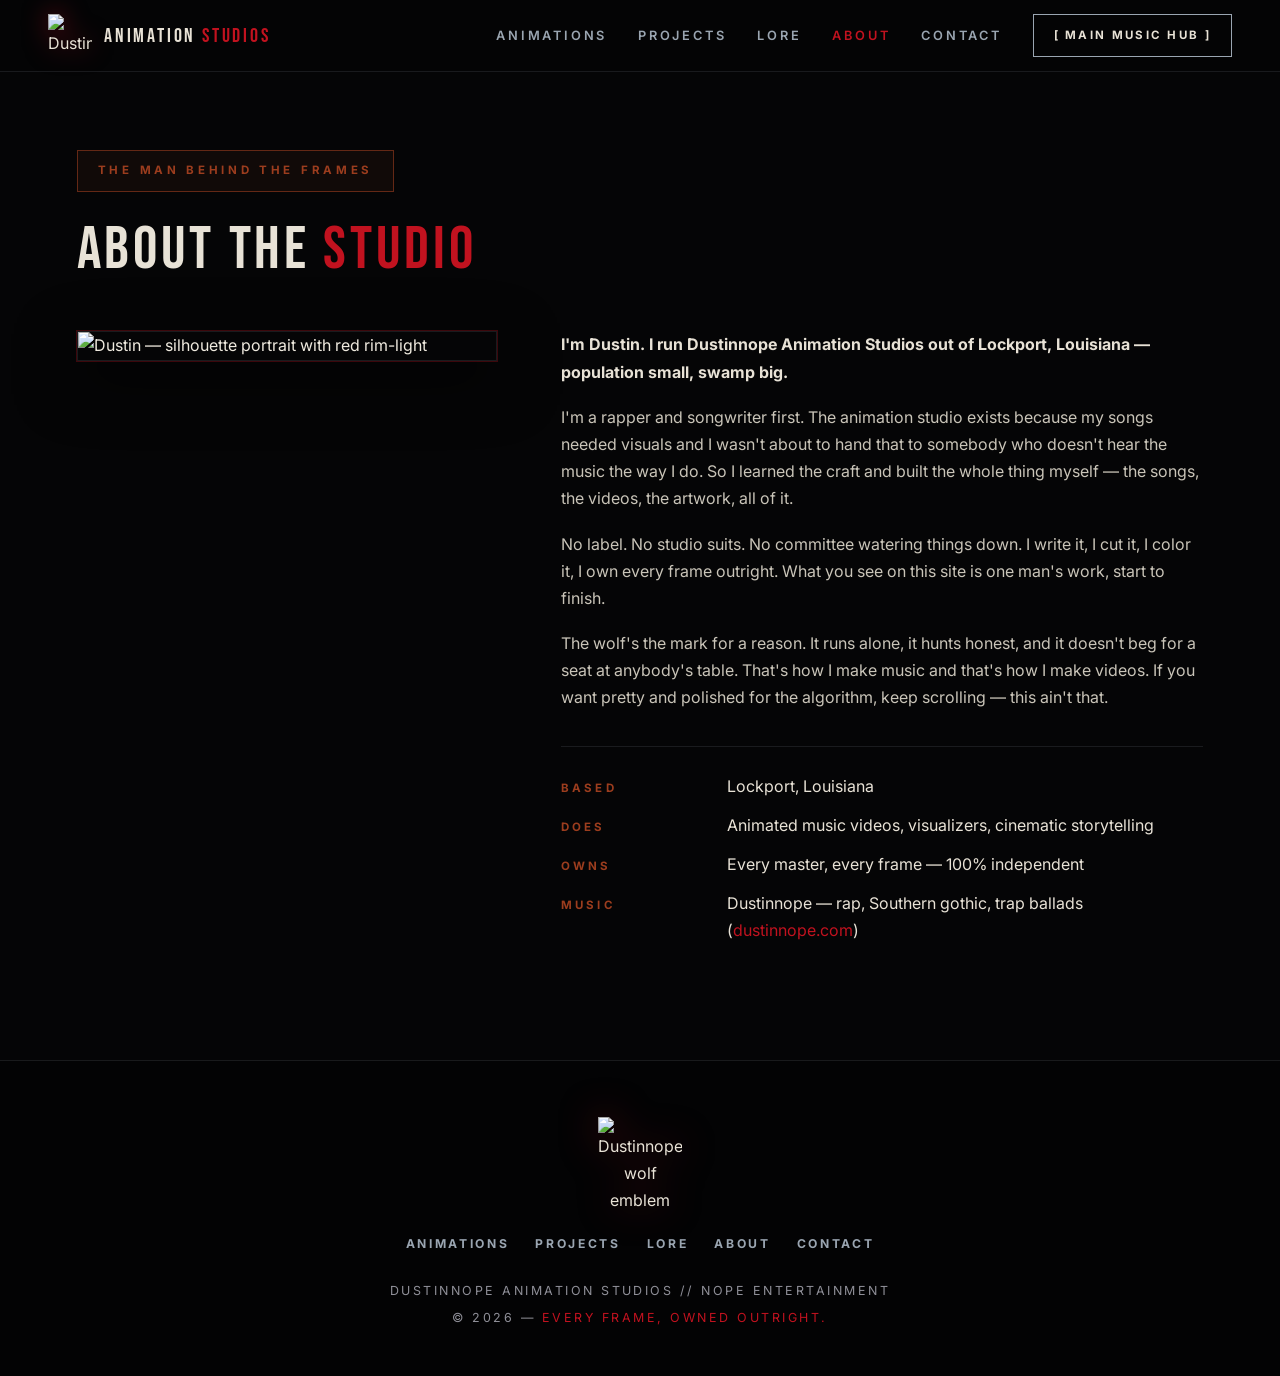
==== about.html @ 8f1f6339 "Rebuild: Dustinnope Animation Studios trap-noir site" ====
<!DOCTYPE html>
<html lang="en">
<head>
<meta charset="UTF-8">
<meta name="viewport" content="width=device-width, initial-scale=1.0">
<title>ABOUT THE STUDIO — Dustinnope Animation Studios</title>
<meta name="description" content="About Dustinnope Animation Studios: independent animation and music videos out of Lockport, Louisiana. Every frame, owned outright.">
<link rel="preconnect" href="https://fonts.googleapis.com">
<link rel="preconnect" href="https://fonts.gstatic.com" crossorigin>
<link href="https://fonts.googleapis.com/css2?family=Bebas+Neue&family=Inter:wght@400;500;600;700&display=swap" rel="stylesheet">
<link rel="stylesheet" href="style.css">
</head>
<body>

<header>
  <a class="brand" href="index.html">
    <img src="assets/wolf-emblem.webp" alt="Dustinnope wolf emblem">
    <span class="brand-text">ANIMATION <span class="red">STUDIOS</span></span>
  </a>
  <button class="nav-toggle" id="navToggle" aria-label="Menu">&#9776;</button>
  <nav class="main-nav" id="mainNav">
    <a class="nav-link" href="animations.html">ANIMATIONS</a>
    <a class="nav-link" href="projects.html">PROJECTS</a>
    <a class="nav-link" href="lore.html">LORE</a>
    <a class="nav-link active" href="about.html">ABOUT</a>
    <a class="nav-link" href="contact.html">CONTACT</a>
    <a class="hub-btn" href="https://dustinnope.com">[ MAIN MUSIC HUB ]</a>
  </nav>
</header>

<section class="section" style="padding-top:150px;">
  <span class="kicker reveal">THE MAN BEHIND THE FRAMES</span>
  <h2 class="reveal">ABOUT THE <span class="red">STUDIO</span></h2>
  <div class="about-grid" style="margin-top:50px;">
    <div class="portrait reveal">
      <img src="assets/dustin-silhouette.webp" alt="Dustin — silhouette portrait with red rim-light">
    </div>
    <div class="about-copy reveal">
      <p><strong>I'm Dustin. I run Dustinnope Animation Studios out of Lockport, Louisiana — population small, swamp big.</strong></p>
      <p>I'm a rapper and songwriter first. The animation studio exists because my songs needed visuals and I wasn't about to hand that to somebody who doesn't hear the music the way I do. So I learned the craft and built the whole thing myself — the songs, the videos, the artwork, all of it.</p>
      <p>No label. No studio suits. No committee watering things down. I write it, I cut it, I color it, I own every frame outright. What you see on this site is one man's work, start to finish.</p>
      <p>The wolf's the mark for a reason. It runs alone, it hunts honest, and it doesn't beg for a seat at anybody's table. That's how I make music and that's how I make videos. If you want pretty and polished for the algorithm, keep scrolling — this ain't that.</p>
      <div class="about-facts">
        <div class="fact"><span class="k">BASED</span><span class="v">Lockport, Louisiana</span></div>
        <div class="fact"><span class="k">DOES</span><span class="v">Animated music videos, visualizers, cinematic storytelling</span></div>
        <div class="fact"><span class="k">OWNS</span><span class="v">Every master, every frame — 100% independent</span></div>
        <div class="fact"><span class="k">MUSIC</span><span class="v">Dustinnope — rap, Southern gothic, trap ballads (<a href="https://dustinnope.com" style="color:var(--blood);">dustinnope.com</a>)</span></div>
      </div>
    </div>
  </div>
</section>

<footer>
  <img class="foot-emblem" src="assets/wolf-emblem.webp" alt="Dustinnope wolf emblem">
  <nav class="foot-nav">
    <a href="animations.html">ANIMATIONS</a>
    <a href="projects.html">PROJECTS</a>
    <a href="lore.html">LORE</a>
    <a href="about.html">ABOUT</a>
    <a href="contact.html">CONTACT</a>
  </nav>
  <p>DUSTINNOPE ANIMATION STUDIOS // NOPE ENTERTAINMENT<br>&copy; <span class="js-year">2026</span> — <span class="red">EVERY FRAME, OWNED OUTRIGHT.</span></p>
</footer>

<script src="script.js"></script>
</body>
</html>
---- style.css ----
/* ============ DUSTINNOPE ANIMATION STUDIOS — TRAP-NOIR SYSTEM ============
   PALETTE: black #050506, charcoal #0e0e10, gunmetal #1a1d22,
   blood-red #c1121f, rust #9c3d1e, steel #9aa5b1, bone #e8e2d6.
   NO purple. NO pink. NO pastel. NO rounded cartoon shapes.
================================================================ */
*{margin:0;padding:0;box-sizing:border-box;border-radius:0 !important;}
:root{
  --void:#050506;
  --charcoal:#0e0e10;
  --gunmetal:#1a1d22;
  --blood:#c1121f;
  --blood-dim:rgba(193,18,31,.55);
  --rust:#9c3d1e;
  --steel:#9aa5b1;
  --bone:#e8e2d6;
  --dim:#8f8f98;
  --line:rgba(154,165,177,.14);
}
html{scroll-behavior:smooth;}
body{
  background:var(--void);
  color:var(--bone);
  font-family:'Inter',system-ui,-apple-system,'Segoe UI',sans-serif;
  overflow-x:hidden;
  line-height:1.7;
}
h1,h2,h3,.condensed{font-family:'Bebas Neue','Oswald',Impact,sans-serif;font-weight:400;letter-spacing:.06em;}
a{color:inherit;text-decoration:none;}
img{max-width:100%;display:block;}
::selection{background:var(--blood);color:#000;}
::-webkit-scrollbar{width:10px;background:#000;}
::-webkit-scrollbar-thumb{background:linear-gradient(var(--blood),var(--rust));}

/* ---------- HEADER ---------- */
header{
  position:fixed;top:0;left:0;right:0;z-index:900;height:72px;
  display:flex;align-items:center;justify-content:space-between;
  padding:0 clamp(16px,4vw,48px);
  background:rgba(5,5,6,.88);backdrop-filter:blur(14px);-webkit-backdrop-filter:blur(14px);
  border-bottom:1px solid var(--line);
}
.brand{display:flex;align-items:center;gap:12px;}
.brand img{width:44px;height:44px;object-fit:contain;filter:drop-shadow(0 0 12px rgba(193,18,31,.6));}
.brand .brand-text{font-family:'Bebas Neue',Impact,sans-serif;font-size:1.25rem;letter-spacing:.14em;color:var(--bone);}
.brand .brand-text .red{color:var(--blood);}
nav.main-nav{display:flex;align-items:center;gap:clamp(14px,2.4vw,34px);}
nav.main-nav a.nav-link{
  font-size:.8rem;font-weight:600;letter-spacing:.22em;color:var(--steel);
  transition:color .2s;white-space:nowrap;
}
nav.main-nav a.nav-link:hover,nav.main-nav a.nav-link.active{color:var(--blood);}
.hub-btn{
  font-size:.72rem;font-weight:700;letter-spacing:.2em;color:var(--bone);
  border:1px solid var(--steel);padding:11px 20px;white-space:nowrap;transition:all .25s;
}
.hub-btn:hover{border-color:var(--blood);color:var(--blood);box-shadow:0 0 18px rgba(193,18,31,.4);}
.nav-toggle{display:none;background:none;border:1px solid var(--steel);color:var(--bone);
  font-size:1.3rem;padding:8px 12px;cursor:pointer;line-height:1;}

/* ---------- HERO ---------- */
#hero{
  min-height:100vh;min-height:100svh;position:relative;
  display:flex;align-items:center;justify-content:center;text-align:center;
  padding:120px 20px 80px;overflow:hidden;
}
.hero-bg{
  position:absolute;inset:0;background:url('assets/hero-bg.webp') center/cover no-repeat;
  z-index:0;
}
.hero-bg::after{
  content:"";position:absolute;inset:0;
  background:linear-gradient(180deg,rgba(5,5,6,.55) 0%,rgba(5,5,6,.35) 45%,rgba(5,5,6,.92) 100%);
}
#fog-canvas{position:absolute;inset:0;z-index:1;pointer-events:none;}
.hero-inner{position:relative;z-index:2;max-width:980px;}
.hero-emblem{width:min(38vmin,260px);margin:0 auto 26px;
  filter:drop-shadow(0 0 40px rgba(193,18,31,.55)) drop-shadow(0 0 90px rgba(0,0,0,.9));}
.hero-inner h1{
  font-size:clamp(2.8rem,9vw,6.4rem);line-height:1;color:var(--bone);
  text-shadow:0 4px 30px rgba(0,0,0,.95),0 0 60px rgba(193,18,31,.25);
  margin-bottom:18px;
}
.hero-inner h1 .red{color:var(--blood);text-shadow:0 0 26px rgba(193,18,31,.7),0 4px 26px rgba(0,0,0,.9);}
.tagline{
  font-family:'Bebas Neue',Impact,sans-serif;font-size:clamp(1.15rem,3.4vw,1.7rem);
  letter-spacing:.28em;color:var(--steel);margin-bottom:44px;
  text-shadow:0 2px 14px rgba(0,0,0,.9);
}
.hero-btns{display:flex;gap:18px;justify-content:center;flex-wrap:wrap;}

/* ---------- BUTTONS ---------- */
.btn{
  display:inline-block;font-family:'Bebas Neue',Impact,sans-serif;font-size:1.15rem;letter-spacing:.24em;
  padding:16px 38px;cursor:pointer;transition:all .25s;border:1px solid transparent;
}
.btn-red{background:var(--blood);color:#0a0a0a;border-color:var(--blood);
  box-shadow:0 0 26px rgba(193,18,31,.45);}
.btn-red:hover{background:#e01424;box-shadow:0 0 44px rgba(193,18,31,.8);transform:translateY(-2px);}
.btn-ghost{background:rgba(5,5,6,.5);color:var(--bone);border-color:var(--steel);}
.btn-ghost:hover{border-color:var(--blood);color:var(--blood);box-shadow:0 0 22px rgba(193,18,31,.35);transform:translateY(-2px);}

/* ---------- SECTION SCAFFOLD ---------- */
.section{padding:clamp(70px,9vw,120px) clamp(20px,6vw,90px);max-width:1300px;margin:0 auto;position:relative;}
.kicker{
  display:inline-block;font-size:.72rem;letter-spacing:.32em;font-weight:700;color:var(--rust);
  border:1px solid rgba(156,61,30,.6);padding:10px 20px;margin-bottom:26px;background:rgba(156,61,30,.08);
}
.section h2{font-size:clamp(2.2rem,5.6vw,3.8rem);color:var(--bone);margin-bottom:16px;line-height:1.05;}
.section h2 .red{color:var(--blood);}
.section .lede{color:var(--dim);max-width:720px;font-size:1.02rem;margin-bottom:54px;}
.reveal{opacity:0;transform:translateY(34px);transition:opacity .7s ease,transform .7s ease;}
.reveal.in{opacity:1;transform:none;}

/* wolf divider */
.wolf-divider{display:flex;align-items:center;gap:22px;margin:0 auto;max-width:1300px;
  padding:0 clamp(20px,6vw,90px);}
.wolf-divider::before,.wolf-divider::after{content:"";flex:1;height:1px;
  background:linear-gradient(90deg,transparent,var(--blood-dim),transparent);}
.wolf-divider img{width:64px;height:64px;object-fit:contain;
  filter:drop-shadow(0 0 14px rgba(193,18,31,.55));}

/* ---------- CARDS ---------- */
.card-grid{display:grid;grid-template-columns:repeat(3,1fr);gap:28px;}
.card{
  background:var(--charcoal);border:1px solid var(--line);position:relative;overflow:hidden;
  transition:transform .3s,box-shadow .3s;display:flex;flex-direction:column;
}
.card::before{content:"";position:absolute;top:0;left:0;right:0;height:3px;
  background:var(--blood);box-shadow:0 0 16px rgba(193,18,31,.8);opacity:.85;}
.card:hover{transform:translateY(-8px);box-shadow:0 18px 50px rgba(0,0,0,.7),0 0 30px rgba(193,18,31,.25);}
.card-thumb{aspect-ratio:16/9;overflow:hidden;background:#000;}
.card-thumb img{width:100%;height:100%;object-fit:cover;transition:transform .5s;filter:saturate(.9) contrast(1.05);}
.card:hover .card-thumb img{transform:scale(1.05);}
.card-body{padding:26px 24px 30px;display:flex;flex-direction:column;gap:10px;flex:1;}
.card-title{font-family:'Bebas Neue',Impact,sans-serif;font-size:1.6rem;letter-spacing:.08em;color:var(--bone);line-height:1.1;}
.card-desc{font-size:.92rem;color:var(--dim);flex:1;}
.card-meta{font-size:.7rem;letter-spacing:.26em;font-weight:700;color:var(--rust);}
.card-link{font-size:.78rem;font-weight:700;letter-spacing:.24em;color:var(--blood);margin-top:6px;}
.card-link:hover{text-shadow:0 0 12px rgba(193,18,31,.8);}

/* ---------- PROJECT PAGE ---------- */
.project-hero{padding:150px clamp(20px,6vw,90px) 40px;max-width:1100px;margin:0 auto;}
.project-hero h1{font-size:clamp(2.6rem,7vw,5rem);line-height:1;margin-bottom:10px;}
.project-hero h1 .red{color:var(--blood);}
.project-hero .p-genre{color:var(--dim);letter-spacing:.14em;font-size:.95rem;margin-bottom:8px;}
.project-hero .p-status{display:inline-block;font-size:.72rem;letter-spacing:.28em;font-weight:700;
  color:var(--blood);border:1px solid var(--blood-dim);padding:9px 18px;margin:14px 0 0;}
.video-frame{max-width:1100px;margin:0 auto;padding:0 clamp(20px,6vw,90px);}
.video-shell{position:relative;aspect-ratio:16/9;background:#000;border:1px solid var(--line);
  box-shadow:0 0 0 1px rgba(193,18,31,.35),0 0 44px rgba(193,18,31,.18);}
.video-shell iframe{position:absolute;inset:0;width:100%;height:100%;border:0;}
.project-body{max-width:1100px;margin:0 auto;padding:56px clamp(20px,6vw,90px) 90px;}
.bts h3,.concept h3{font-size:1.9rem;letter-spacing:.1em;color:var(--bone);margin-bottom:18px;}
.bts h3 .red,.concept h3 .red{color:var(--blood);}
.bts p{color:var(--dim);margin-bottom:16px;max-width:760px;}
.bts p strong{color:var(--bone);}
.concept{margin-top:54px;}
.concept img{border:1px solid var(--line);box-shadow:0 0 0 1px rgba(193,18,31,.25),0 14px 44px rgba(0,0,0,.6);}
.concept figcaption{color:var(--dim);font-size:.85rem;margin-top:12px;letter-spacing:.06em;}
.back-link{display:inline-block;margin-top:44px;font-size:.78rem;font-weight:700;letter-spacing:.24em;color:var(--steel);}
.back-link:hover{color:var(--blood);}

/* ---------- LORE ---------- */
.lore-block{position:relative;padding:clamp(70px,9vw,130px) clamp(20px,6vw,90px);overflow:hidden;}
.lore-bg{position:absolute;inset:0;background-size:cover;background-position:center;opacity:.32;}
.lore-bg::after{content:"";position:absolute;inset:0;background:linear-gradient(180deg,var(--void) 0%,rgba(5,5,6,.55) 50%,var(--void) 100%);}
.lore-inner{position:relative;z-index:1;max-width:900px;margin:0 auto;}
.lore-inner h2{font-size:clamp(2.2rem,5.6vw,3.6rem);margin-bottom:20px;}
.lore-inner h2 .red{color:var(--blood);}
.lore-inner p{color:#c9c4b8;margin-bottom:18px;max-width:720px;text-shadow:0 2px 12px rgba(0,0,0,.9);}
.lore-inner .glow-word{color:var(--blood);text-shadow:0 0 14px rgba(193,18,31,.65);font-weight:700;}
.lore-list{list-style:none;margin-top:26px;}
.lore-list li{padding:14px 0 14px 26px;border-left:2px solid var(--blood-dim);margin-bottom:6px;color:#c9c4b8;max-width:720px;}
.lore-list li strong{color:var(--bone);}

/* ---------- ABOUT ---------- */
.about-grid{display:grid;grid-template-columns:minmax(280px,420px) 1fr;gap:clamp(30px,5vw,70px);align-items:start;}
.portrait{border:1px solid var(--line);box-shadow:0 0 0 1px rgba(193,18,31,.3),0 18px 60px rgba(0,0,0,.7);}
.portrait img{width:100%;filter:saturate(.85) contrast(1.08);}
.about-copy h2{font-size:clamp(2.2rem,5vw,3.4rem);margin-bottom:22px;}
.about-copy h2 .red{color:var(--blood);}
.about-copy p{color:#c9c4b8;margin-bottom:18px;max-width:640px;}
.about-copy p strong{color:var(--bone);}
.about-facts{margin-top:34px;border-top:1px solid var(--line);padding-top:26px;display:grid;gap:12px;}
.about-facts .fact{display:flex;gap:16px;align-items:baseline;}
.about-facts .fact .k{font-size:.72rem;letter-spacing:.28em;font-weight:700;color:var(--rust);min-width:150px;}
.about-facts .fact .v{color:var(--bone);}

/* ---------- CONTACT ---------- */
.contact-wrap{max-width:720px;margin:0 auto;}
.contact-wrap .email-line{font-size:1.05rem;color:var(--dim);margin-bottom:40px;}
.contact-wrap .email-line a{color:var(--blood);font-weight:700;letter-spacing:.06em;}
.contact-wrap .email-line a:hover{text-shadow:0 0 12px rgba(193,18,31,.7);}
form.contact-form{display:grid;gap:20px;}
.field label{display:block;font-size:.72rem;letter-spacing:.28em;font-weight:700;color:var(--steel);margin-bottom:10px;}
.field input,.field textarea{
  width:100%;background:var(--charcoal);border:1px solid var(--line);color:var(--bone);
  font-family:'Inter',sans-serif;font-size:1rem;padding:16px 18px;outline:none;transition:border-color .2s,box-shadow .2s;
}
.field input:focus,.field textarea:focus{border-color:var(--steel);box-shadow:0 0 0 1px var(--steel),0 0 22px rgba(154,165,177,.15);}
.field textarea{min-height:170px;resize:vertical;}

/* ---------- FOOTER ---------- */
footer{border-top:1px solid var(--line);padding:56px 20px 44px;text-align:center;background:#030304;}
footer .foot-emblem{width:84px;margin:0 auto 20px;filter:drop-shadow(0 0 18px rgba(193,18,31,.5));}
footer .foot-nav{display:flex;gap:26px;justify-content:center;flex-wrap:wrap;margin-bottom:22px;}
footer .foot-nav a{font-size:.76rem;font-weight:700;letter-spacing:.22em;color:var(--steel);}
footer .foot-nav a:hover{color:var(--blood);}
footer p{color:var(--dim);font-size:.78rem;letter-spacing:.2em;line-height:2.2;}
footer p .red{color:var(--blood);}

/* ---------- RESPONSIVE ---------- */
@media(max-width:960px){
  .card-grid{grid-template-columns:1fr;max-width:620px;margin:0 auto;}
  .about-grid{grid-template-columns:1fr;max-width:640px;}
  .portrait{max-width:420px;}
}
@media(max-width:760px){
  .nav-toggle{display:block;}
  nav.main-nav{
    position:fixed;top:72px;left:0;right:0;flex-direction:column;align-items:stretch;gap:0;
    background:rgba(5,5,6,.97);border-bottom:1px solid var(--line);
    max-height:0;overflow:hidden;transition:max-height .35s ease;
  }
  nav.main-nav.open{max-height:420px;}
  nav.main-nav a.nav-link,nav.main-nav .hub-btn{
    padding:18px 24px;border-top:1px solid var(--line);font-size:.9rem;text-align:left;
  }
  .hero-btns .btn{width:100%;max-width:420px;}
  .section{padding-left:20px;padding-right:20px;}
}
@media(prefers-reduced-motion:reduce){
  .reveal{opacity:1;transform:none;}
  html{scroll-behavior:auto;}
}
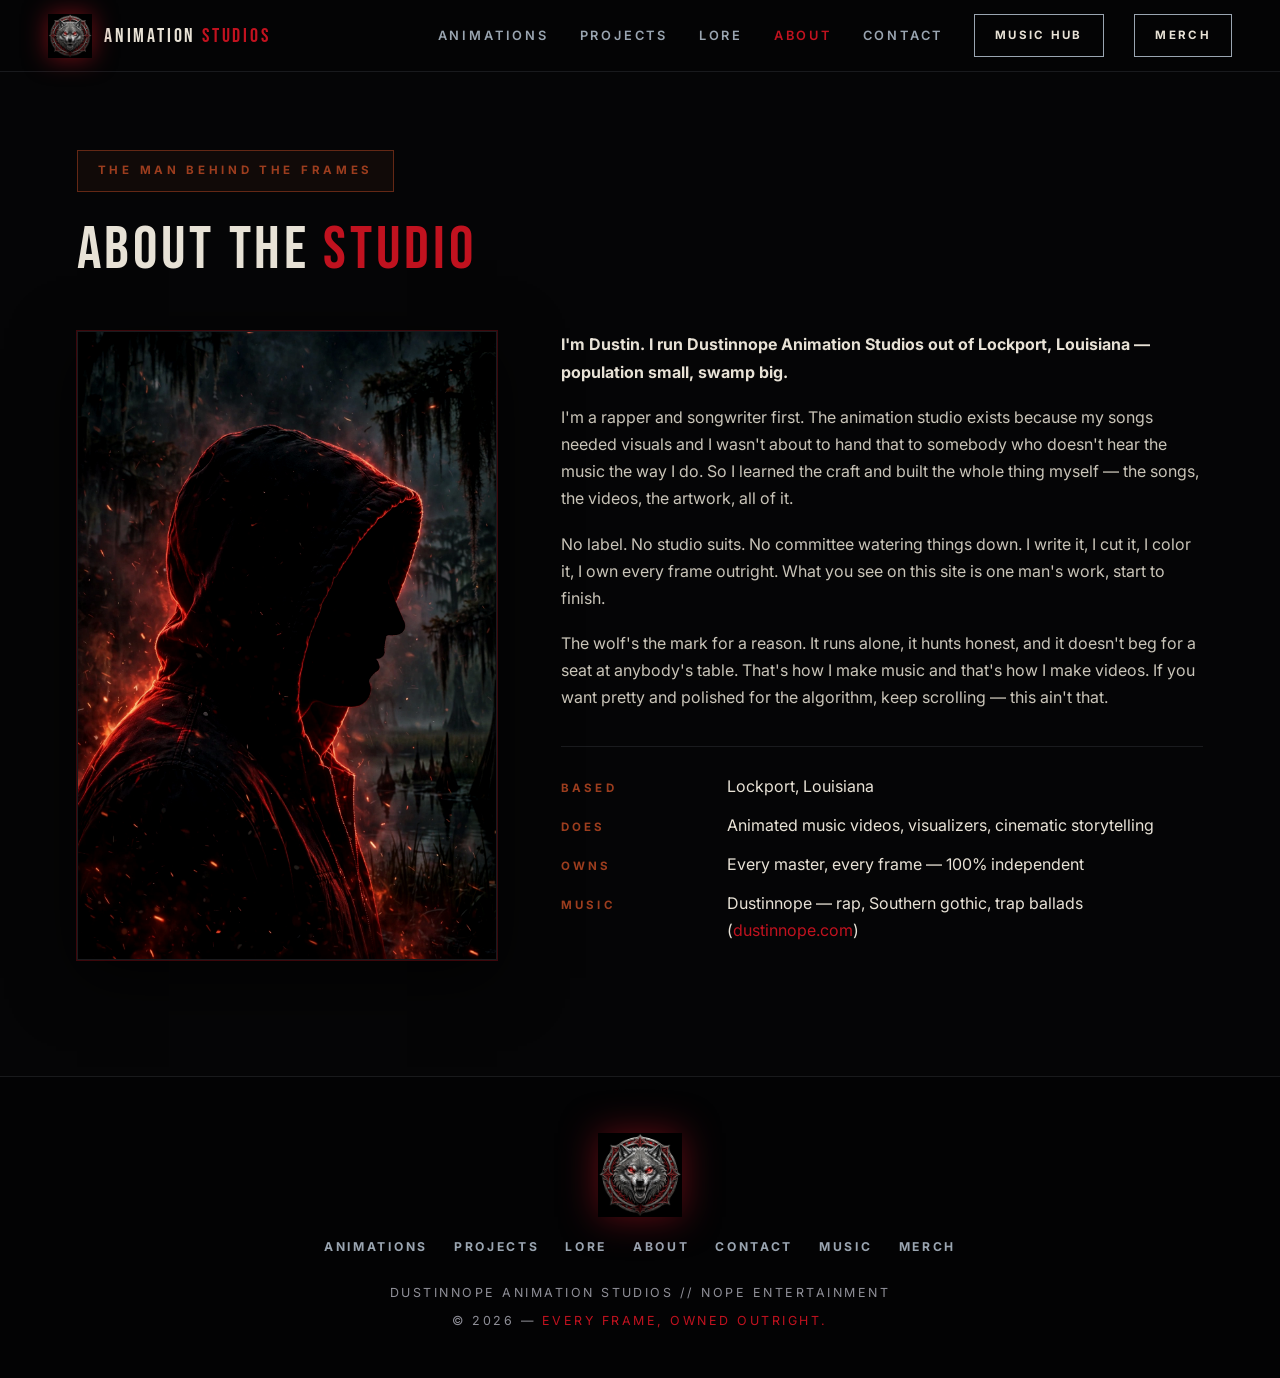
==== commit b8c13c58: "Nav: add MUSIC HUB and MERCH links site-wide" ====
--- a/about.html
+++ b/about.html
@@ -24,7 +24,8 @@
     <a class="nav-link" href="lore.html">LORE</a>
     <a class="nav-link active" href="about.html">ABOUT</a>
     <a class="nav-link" href="contact.html">CONTACT</a>
-    <a class="hub-btn" href="https://dustinnope.com">[ MAIN MUSIC HUB ]</a>
+    <a class="hub-btn" href="https://dustinnope.com" target="_blank" rel="noopener">MUSIC HUB</a>
+    <a class="hub-btn" href="https://shop.dustinnope.com" target="_blank" rel="noopener">MERCH</a>
   </nav>
 </header>
 
@@ -58,6 +59,8 @@
     <a href="lore.html">LORE</a>
     <a href="about.html">ABOUT</a>
     <a href="contact.html">CONTACT</a>
+    <a href="https://dustinnope.com" target="_blank" rel="noopener">MUSIC</a>
+    <a href="https://shop.dustinnope.com" target="_blank" rel="noopener">MERCH</a>
   </nav>
   <p>DUSTINNOPE ANIMATION STUDIOS // NOPE ENTERTAINMENT<br>&copy; <span class="js-year">2026</span> — <span class="red">EVERY FRAME, OWNED OUTRIGHT.</span></p>
 </footer>
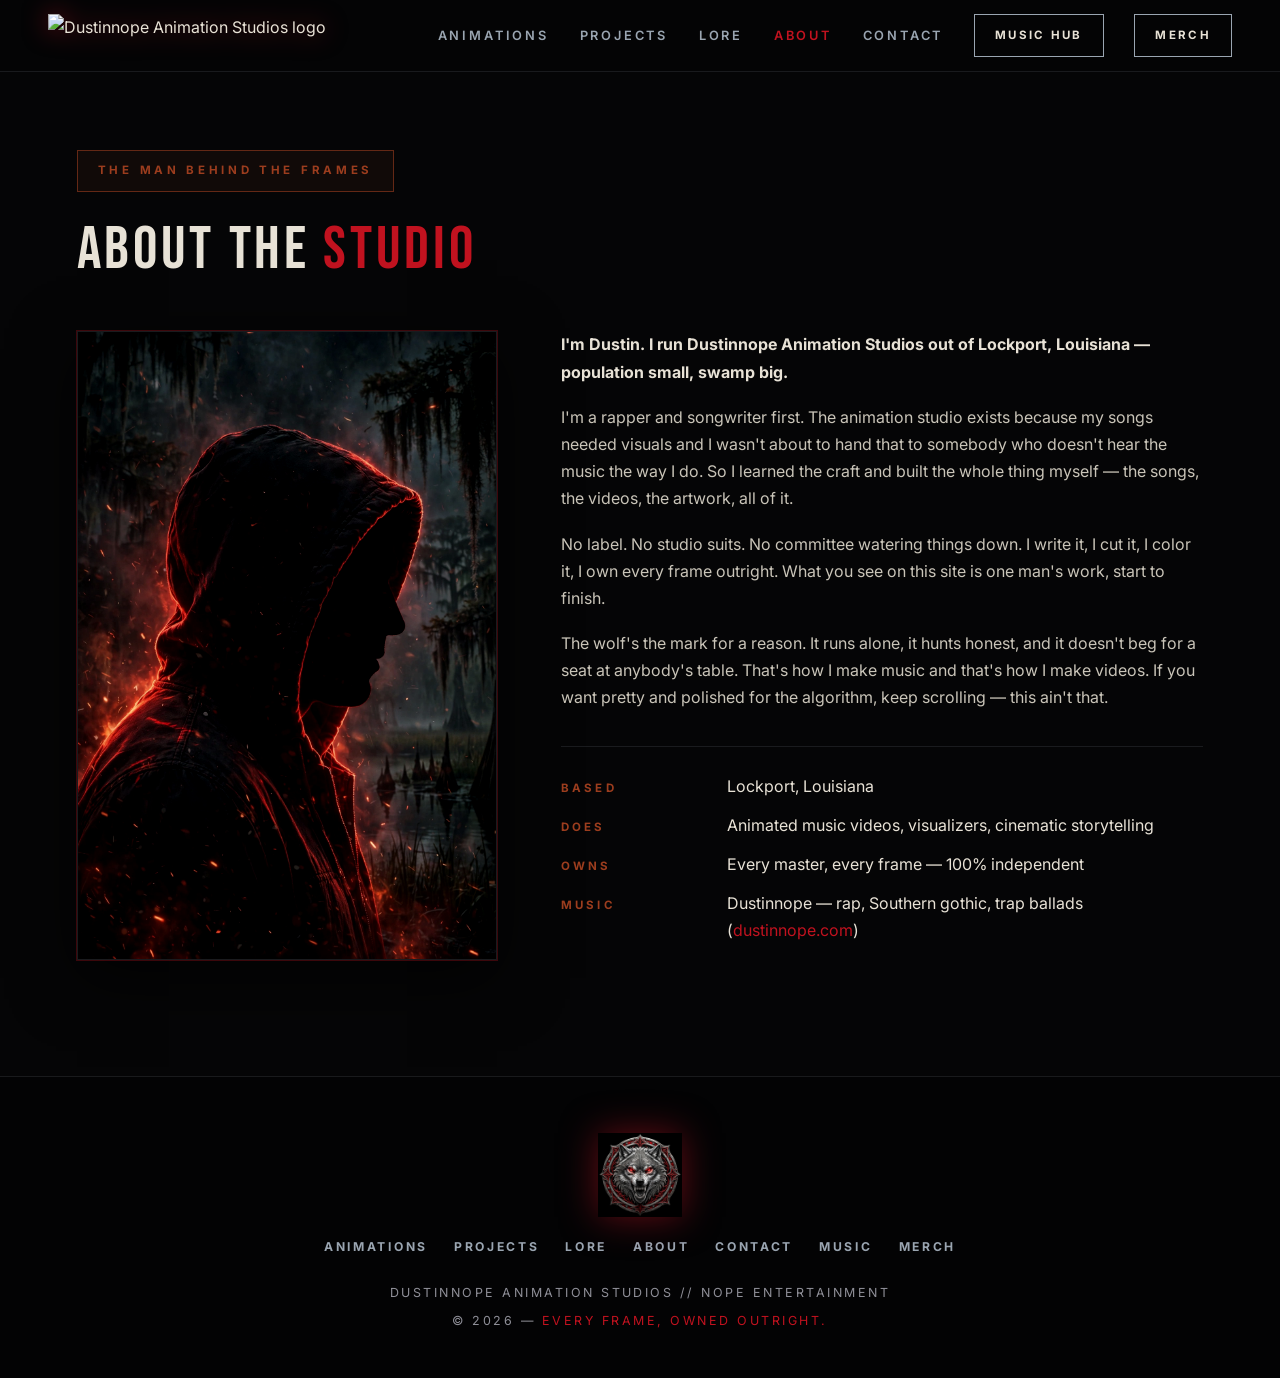
==== commit ba4b7eb3: "Swap in new official logo" ====
--- a/about.html
+++ b/about.html
@@ -14,8 +14,7 @@
 
 <header>
   <a class="brand" href="index.html">
-    <img src="assets/wolf-emblem.webp" alt="Dustinnope wolf emblem">
-    <span class="brand-text">ANIMATION <span class="red">STUDIOS</span></span>
+    <img src="assets/studio-logo.png" alt="Dustinnope Animation Studios logo">
   </a>
   <button class="nav-toggle" id="navToggle" aria-label="Menu">&#9776;</button>
   <nav class="main-nav" id="mainNav">
--- a/style.css
+++ b/style.css
@@ -40,7 +40,7 @@
   border-bottom:1px solid var(--line);
 }
 .brand{display:flex;align-items:center;gap:12px;}
-.brand img{width:44px;height:44px;object-fit:contain;filter:drop-shadow(0 0 12px rgba(193,18,31,.6));}
+.brand img{height:44px;width:auto;object-fit:contain;filter:drop-shadow(0 0 12px rgba(193,18,31,.6));}
 .brand .brand-text{font-family:'Bebas Neue',Impact,sans-serif;font-size:1.25rem;letter-spacing:.14em;color:var(--bone);}
 .brand .brand-text .red{color:var(--blood);}
 nav.main-nav{display:flex;align-items:center;gap:clamp(14px,2.4vw,34px);}
